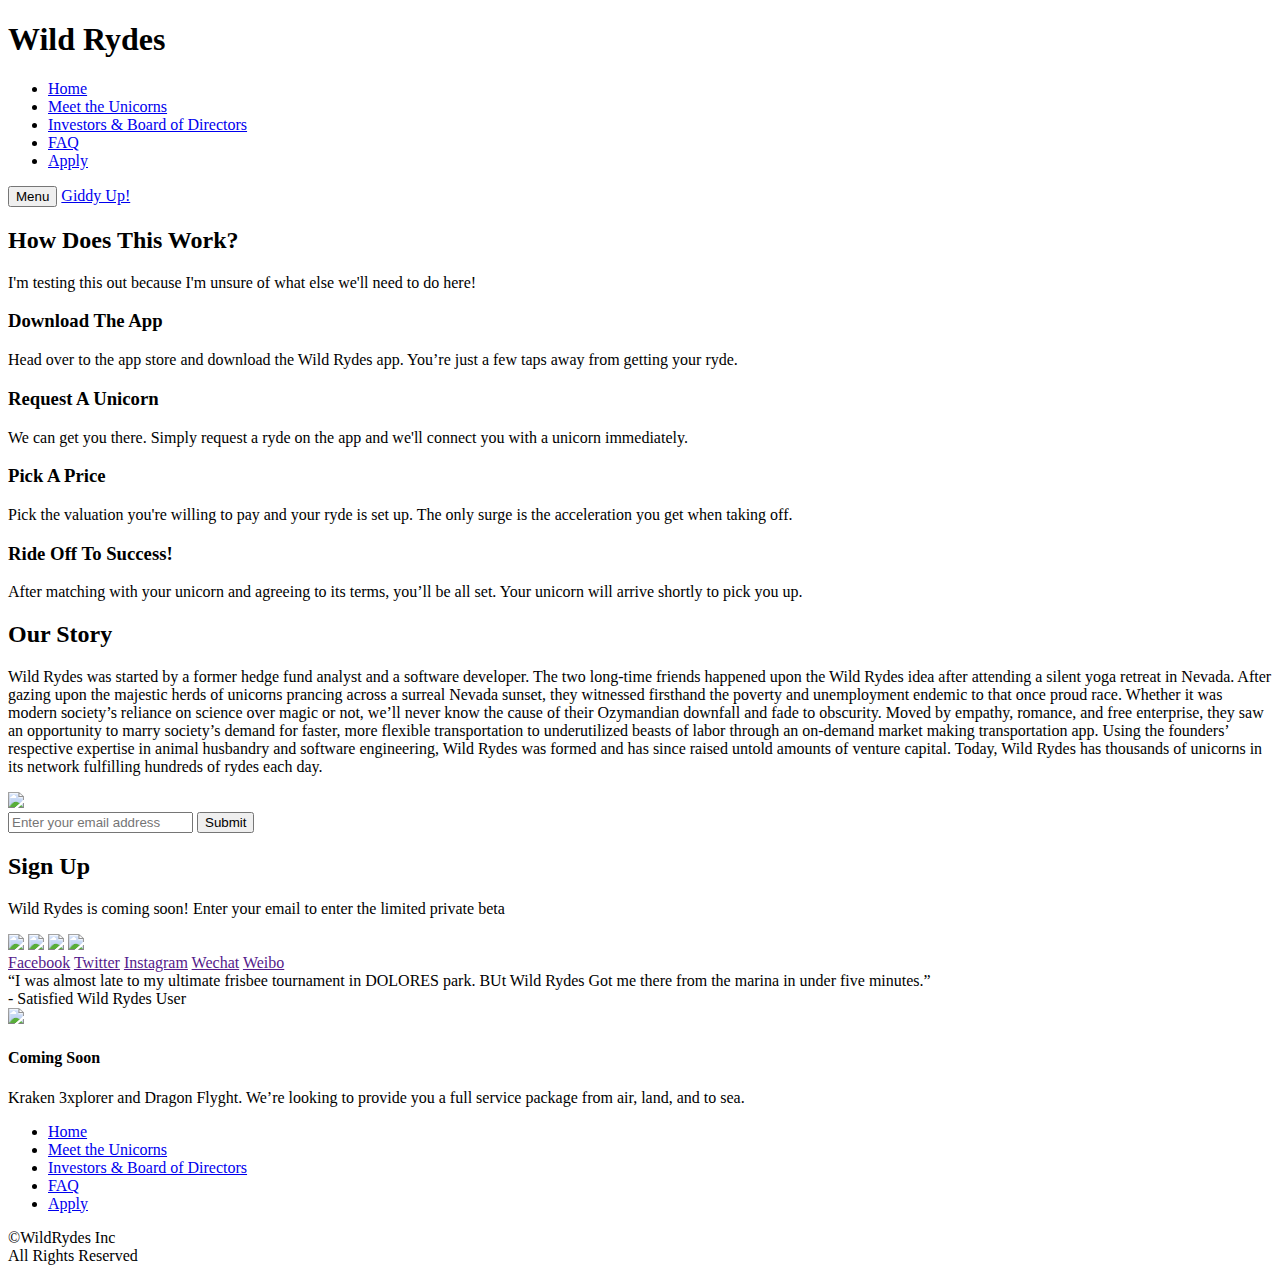
==== index.html @ a3f0e8c2 "Update index.html" ====
<!doctype html>
<html class="no-js" lang="">
<head>
  <meta charset="utf-8">
  <meta name="description" content="">
  <meta name="viewport" content="width=device-width, initial-scale=1">
  <title>Wild Rydes</title>

  <link rel="stylesheet" href="css/font.css">
  <link rel="stylesheet" href="css/main.css">

  <script src="js/vendor/modernizr.js"></script>
</head>
<body class="page-home">

  <header class="site-header">
    <h1 class="title">Wild Rydes</h1>
    <nav class="site-nav">
      <ul>
        <li><a href="index.html">Home</a></li>
        <li><a href="unicorns.html">Meet the Unicorns</a></li>
        <li><a href="investors.html">Investors &amp; Board of Directors</a></li>
        <li><a href="faq.html">FAQ</a></li>
        <li><a href="apply.html">Apply</a></li>
      </ul>
    </nav>
    <button type="button" class="btn-menu"><span>Menu</span></button>
    <a class="home-button" href="/register.html">Giddy Up!</a>
  </header>

  <section class="home-about">
    <div class="row column large-9 xlarge-6 xxlarge-4">
      <h2 class="section-title">How Does This Work?</h2>
      <p class="content">
I'm testing this out because I'm unsure of what else we'll need to do here!     </p>
    </div>

    <div class="row medium-up-2 large-up-4">
      <div class="column">
        <div class="home-about-block">
          <h3 class="title icon-download">Download The App</h3>
          <p class="content">Head over to the app store and download the Wild Rydes app. You’re just a few taps away from getting your ryde.</p>
        </div>
      </div>

      <div class="column">
        <div class="home-about-block">
          <h3 class="title icon-unicorn">Request A Unicorn</h3>
          <p class="content">We can get you there. Simply request a ryde on the app and we'll connect you with a unicorn immediately.</p>
        </div>
      </div>

      <div class="column">
        <div class="home-about-block">
          <h3 class="title icon-price">Pick A Price</h3>
          <p class="content">Pick the valuation you're willing to pay and your ryde is set up. The only surge is the acceleration you get when taking off.</p>
        </div>
      </div>

      <div class="column">
        <div class="home-about-block">
          <h3 class="title icon-success">Ride Off To Success!</h3>
          <p class="content">After matching with your unicorn and agreeing to its terms, you’ll be all set. Your unicorn will arrive shortly to pick you up.</p>
        </div>
      </div>
    </div>
  </section>

  <section class="home-story">
    <div class="row column large-9 xlarge-6 xxlarge-4">
      <h2 class="section-title">Our Story</h2>
      <p class="content">
        Wild Rydes was started by a former hedge fund analyst and a software developer. The two long-time friends happened upon the Wild Rydes idea after attending a silent yoga retreat in Nevada. After gazing upon the majestic herds of unicorns prancing across a surreal Nevada sunset, they witnessed firsthand the poverty and unemployment endemic to that once proud race. Whether it was modern society’s reliance on science over magic or not, we’ll never know the cause of their Ozymandian downfall and fade to obscurity. Moved by empathy, romance, and free enterprise, they saw an opportunity to marry society’s demand for faster, more flexible transportation to underutilized beasts of labor through an on-demand market making transportation app. Using the founders’ respective expertise in animal husbandry and software engineering, Wild Rydes was formed and has since raised untold amounts of venture capital. Today, Wild Rydes has thousands of unicorns in its network fulfilling hundreds of rydes each day.
      </p>
    </div>
  </section>

  <section class="home-sign-up">
    <div class="row column">
      <img class="icon-w" src="images/wr-home-W.png">

      <form onsubmit="javascript:void(0);">
        <input type="email" placeholder="Enter your email address">
        <button type="button">Submit</button>
      </form>

      <h2 class="section-title">Sign Up</h2>

      <p class="content">Wild Rydes is coming soon! Enter your email to enter the limited private beta</p>

      <div class="apps">
        <a class="app-icon" href=""><img src="images/wr-home-apple.png"></a>
        <a class="app-icon" href=""><img src="images/wr-home-google.png"></a>
        <a class="app-icon" href=""><img src="images/wr-home-blackberry.png"></a>
        <a class="app-icon" href=""><img src="images/wr-home-Xiaomi.png"></a>
      </div>

      <div class="social">
        <a class="icon-fb" href="">Facebook</a>
        <a class="icon-tw" href="">Twitter</a>
        <a class="icon-ig" href="">Instagram</a>
        <a class="icon-wc" href="">Wechat</a>
        <a class="icon-wb" href="">Weibo</a>
      </div>
    </div>
  </section>

  <section class="home-quote">
    <div class="row column medium-8 xxlarge-6">
      <div class="quote-wrap">
        <div class="quote">
          “I was almost late to my ultimate frisbee tournament in DOLORES park. BUt Wild Rydes Got me there from the marina in under five minutes.”
        </div>
        <div class="quoter">- Satisfied Wild Rydes User</div>
      </div>
    </div>
  </section>

  <section class="kraken-callout">
    <div class="row">
      <div class="columns medium-6 xxlarge-4 xxlarge-offset-2">
        <img src="images/wr-home-kraken.png">
      </div>

      <div class="columns medium-6 xlarge-5 xxlarge-4">
        <h4 class="title">Coming Soon</h4>
        <p class="content">
          Kraken 3xplorer and Dragon Flyght. We’re looking to provide you a full service package from air, land, and to sea.
        </p>
      </div>
    </div>
  </section>

  <footer class="site-footer">
    <div class="row column">
      <nav class="footer-nav">
        <ul>
          <li><a href="index.html">Home</a></li>
          <li><a href="unicorns.html">Meet the Unicorns</a></li>
          <li><a href="investors.html">Investors & Board of Directors</a></li>
          <li><a href="faq.html">FAQ</a></li>
          <li><a href="apply.html">Apply</a></li>
        </ul>
      </nav>
    </div>

    <div class="row column">
      <div class="footer-legal">
        &copy;WildRydes Inc<br>
        All Rights Reserved
      </div>
    </div>
  </footer>

  <script src="js/vendor.js"></script>

  <script src="js/main.js"></script>
</body>
</html>
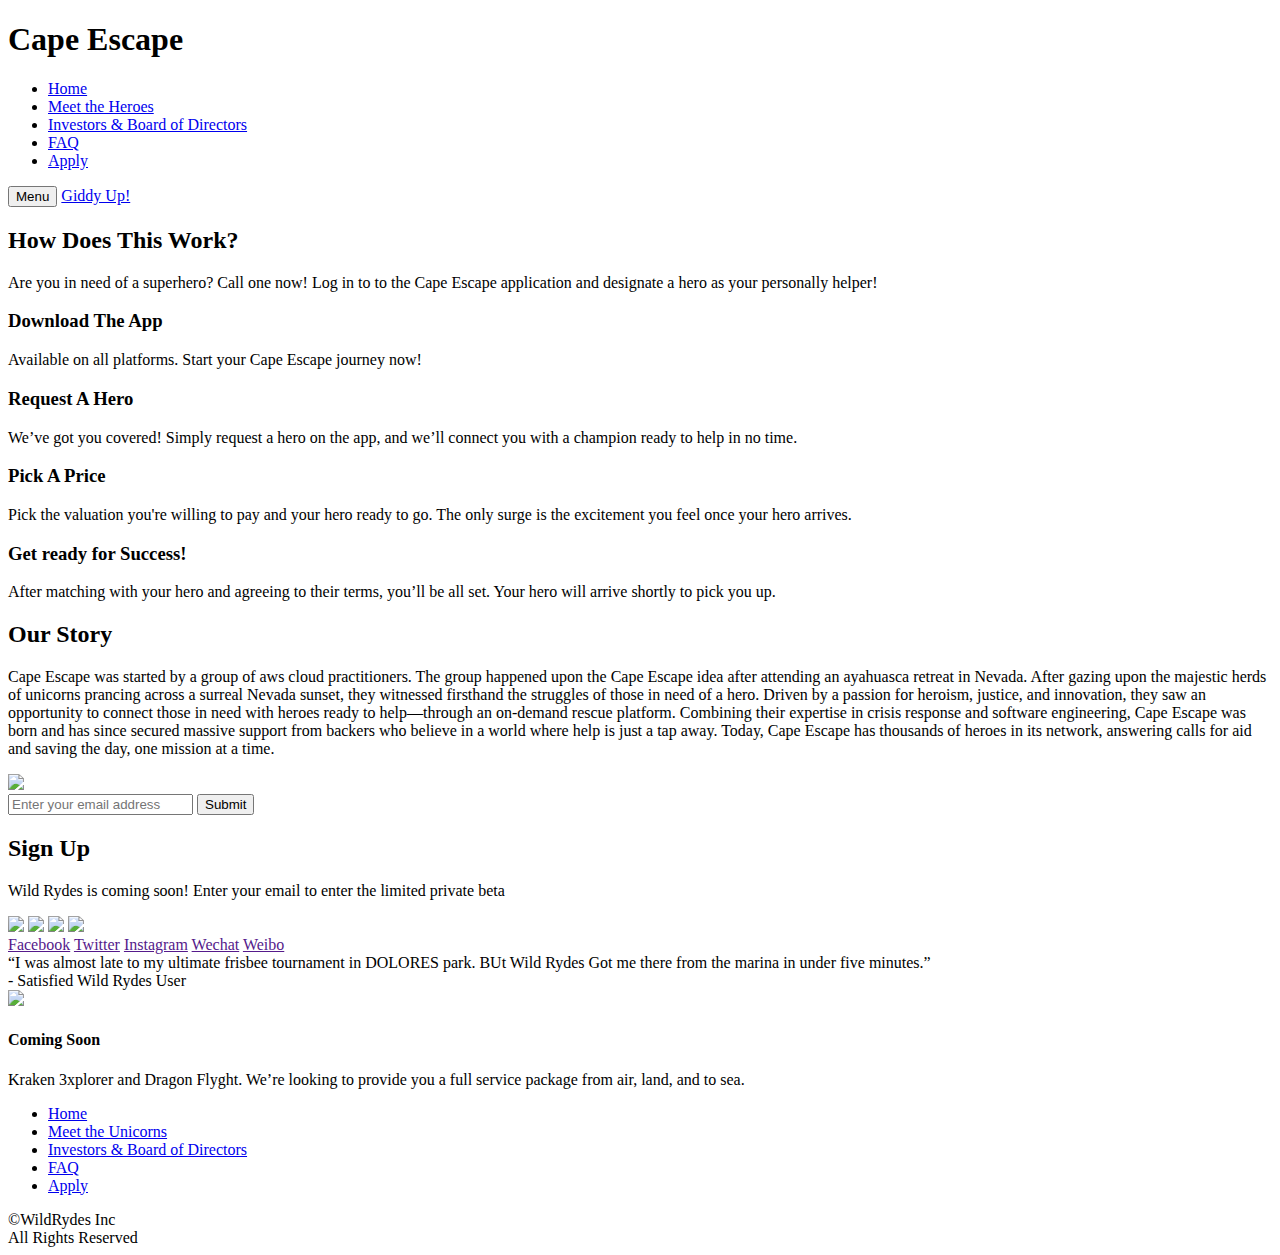
==== commit 59298d6c: "Merge pull request #1 from JavonteRobins/patch-2" ====
--- a/index.html
+++ b/index.html
@@ -4,7 +4,7 @@
   <meta charset="utf-8">
   <meta name="description" content="">
   <meta name="viewport" content="width=device-width, initial-scale=1">
-  <title>Wild Rydes</title>
+  <title>Cape Escape</title>
 
   <link rel="stylesheet" href="css/font.css">
   <link rel="stylesheet" href="css/main.css">
@@ -14,11 +14,11 @@
 <body class="page-home">
 
   <header class="site-header">
-    <h1 class="title">Wild Rydes</h1>
+    <h1 class="title">Cape Escape</h1>
     <nav class="site-nav">
       <ul>
         <li><a href="index.html">Home</a></li>
-        <li><a href="unicorns.html">Meet the Unicorns</a></li>
+        <li><a href="unicorns.html">Meet the Heroes</a></li>
         <li><a href="investors.html">Investors &amp; Board of Directors</a></li>
         <li><a href="faq.html">FAQ</a></li>
         <li><a href="apply.html">Apply</a></li>
@@ -32,35 +32,35 @@
     <div class="row column large-9 xlarge-6 xxlarge-4">
       <h2 class="section-title">How Does This Work?</h2>
       <p class="content">
-I'm testing this out because I'm unsure of what else we'll need to do here!     </p>
+Are you in need of a superhero? Call one now! Log in to to the Cape Escape application and designate a hero as your personally helper!     </p>
     </div>
 
     <div class="row medium-up-2 large-up-4">
       <div class="column">
         <div class="home-about-block">
           <h3 class="title icon-download">Download The App</h3>
-          <p class="content">Head over to the app store and download the Wild Rydes app. You’re just a few taps away from getting your ryde.</p>
+          <p class="content">Available on all platforms. Start your Cape Escape journey now!</p>
         </div>
       </div>
 
       <div class="column">
         <div class="home-about-block">
-          <h3 class="title icon-unicorn">Request A Unicorn</h3>
-          <p class="content">We can get you there. Simply request a ryde on the app and we'll connect you with a unicorn immediately.</p>
+          <h3 class="title icon-unicorn">Request A Hero</h3>
+          <p class="content">We’ve got you covered! Simply request a hero on the app, and we’ll connect you with a champion ready to help in no time.</p>
         </div>
       </div>
 
       <div class="column">
         <div class="home-about-block">
           <h3 class="title icon-price">Pick A Price</h3>
-          <p class="content">Pick the valuation you're willing to pay and your ryde is set up. The only surge is the acceleration you get when taking off.</p>
+          <p class="content">Pick the valuation you're willing to pay and your hero ready to go. The only surge is the excitement you feel once your hero arrives.</p>
         </div>
       </div>
 
       <div class="column">
         <div class="home-about-block">
-          <h3 class="title icon-success">Ride Off To Success!</h3>
-          <p class="content">After matching with your unicorn and agreeing to its terms, you’ll be all set. Your unicorn will arrive shortly to pick you up.</p>
+          <h3 class="title icon-success">Get ready for Success!</h3>
+          <p class="content">After matching with your hero and agreeing to their terms, you’ll be all set. Your hero will arrive shortly to pick you up.</p>
         </div>
       </div>
     </div>
@@ -70,8 +70,7 @@
     <div class="row column large-9 xlarge-6 xxlarge-4">
       <h2 class="section-title">Our Story</h2>
       <p class="content">
-        Wild Rydes was started by a former hedge fund analyst and a software developer. The two long-time friends happened upon the Wild Rydes idea after attending a silent yoga retreat in Nevada. After gazing upon the majestic herds of unicorns prancing across a surreal Nevada sunset, they witnessed firsthand the poverty and unemployment endemic to that once proud race. Whether it was modern society’s reliance on science over magic or not, we’ll never know the cause of their Ozymandian downfall and fade to obscurity. Moved by empathy, romance, and free enterprise, they saw an opportunity to marry society’s demand for faster, more flexible transportation to underutilized beasts of labor through an on-demand market making transportation app. Using the founders’ respective expertise in animal husbandry and software engineering, Wild Rydes was formed and has since raised untold amounts of venture capital. Today, Wild Rydes has thousands of unicorns in its network fulfilling hundreds of rydes each day.
-      </p>
+        Cape Escape was started by a group of aws cloud practitioners. The group happened upon the Cape Escape idea after attending an ayahuasca retreat in Nevada. After gazing upon the majestic herds of unicorns prancing across a surreal Nevada sunset, they witnessed firsthand the struggles of those in need of a hero. Driven by a passion for heroism, justice, and innovation, they saw an opportunity to connect those in need with heroes ready to help—through an on-demand rescue platform. Combining their expertise in crisis response and software engineering, Cape Escape was born and has since secured massive support from backers who believe in a world where help is just a tap away. Today, Cape Escape has thousands of heroes in its network, answering calls for aid and saving the day, one mission at a time.
     </div>
   </section>
 
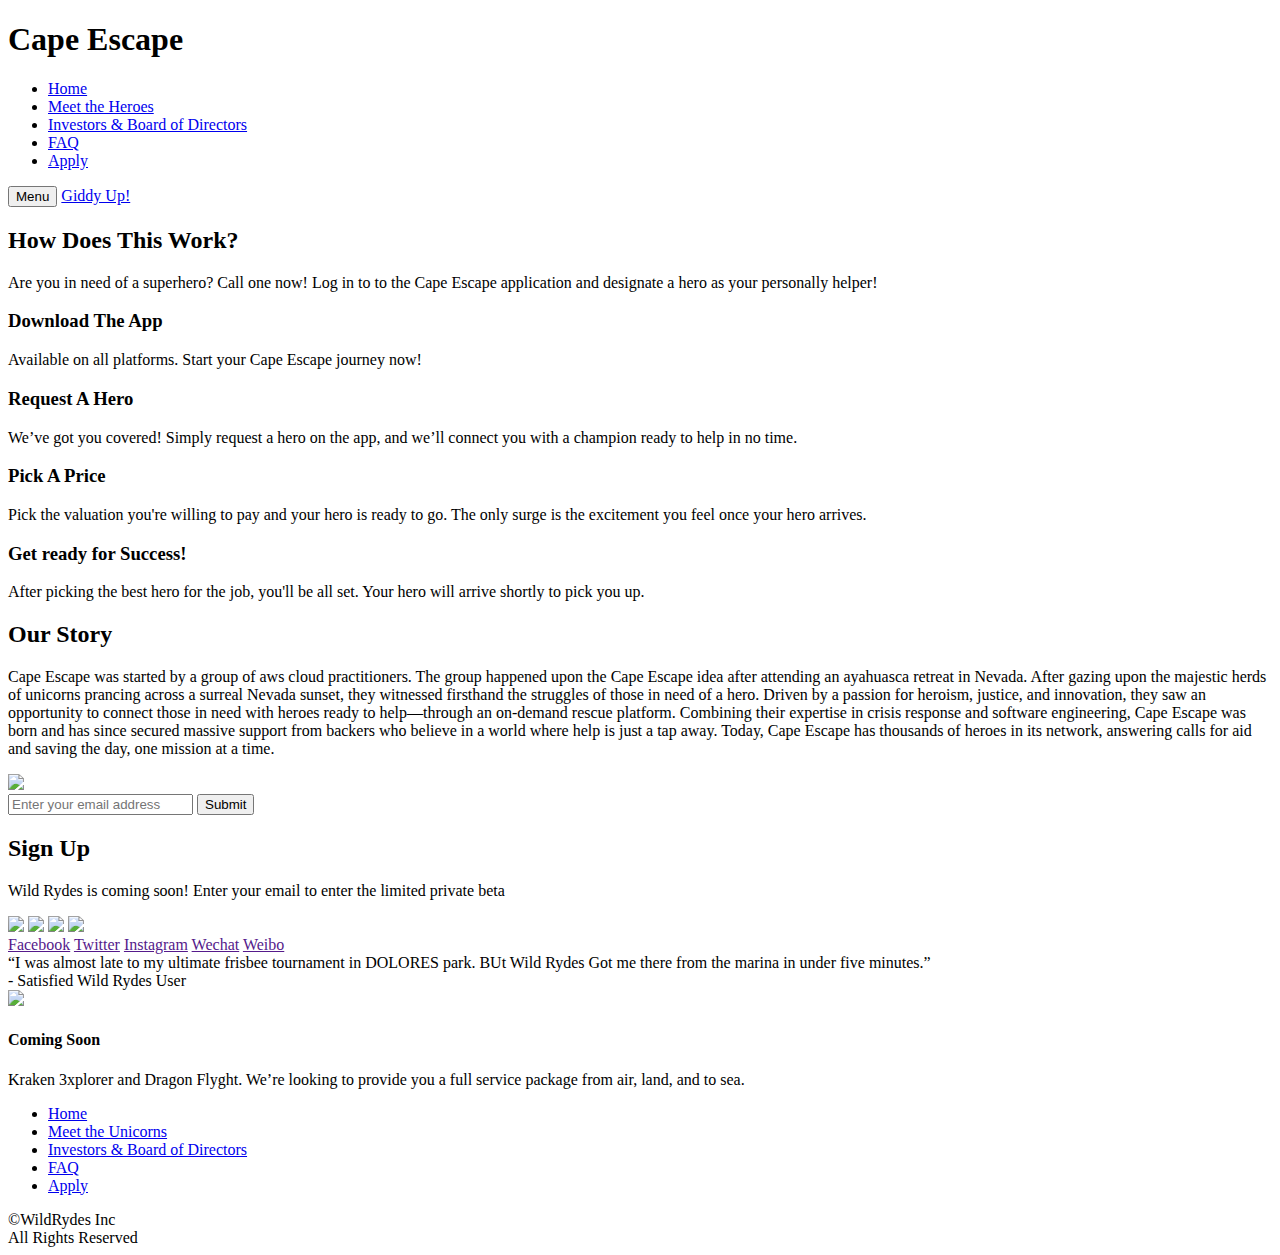
==== commit 3a7f4719: "Update index.html" ====
--- a/index.html
+++ b/index.html
@@ -53,14 +53,14 @@
       <div class="column">
         <div class="home-about-block">
           <h3 class="title icon-price">Pick A Price</h3>
-          <p class="content">Pick the valuation you're willing to pay and your hero ready to go. The only surge is the excitement you feel once your hero arrives.</p>
+          <p class="content">Pick the valuation you're willing to pay and your hero is ready to go. The only surge is the excitement you feel once your hero arrives.</p>
         </div>
       </div>
 
       <div class="column">
         <div class="home-about-block">
           <h3 class="title icon-success">Get ready for Success!</h3>
-          <p class="content">After matching with your hero and agreeing to their terms, you’ll be all set. Your hero will arrive shortly to pick you up.</p>
+          <p class="content">After picking the best hero for the job, you'll be all set. Your hero will arrive shortly to pick you up.</p>
         </div>
       </div>
     </div>
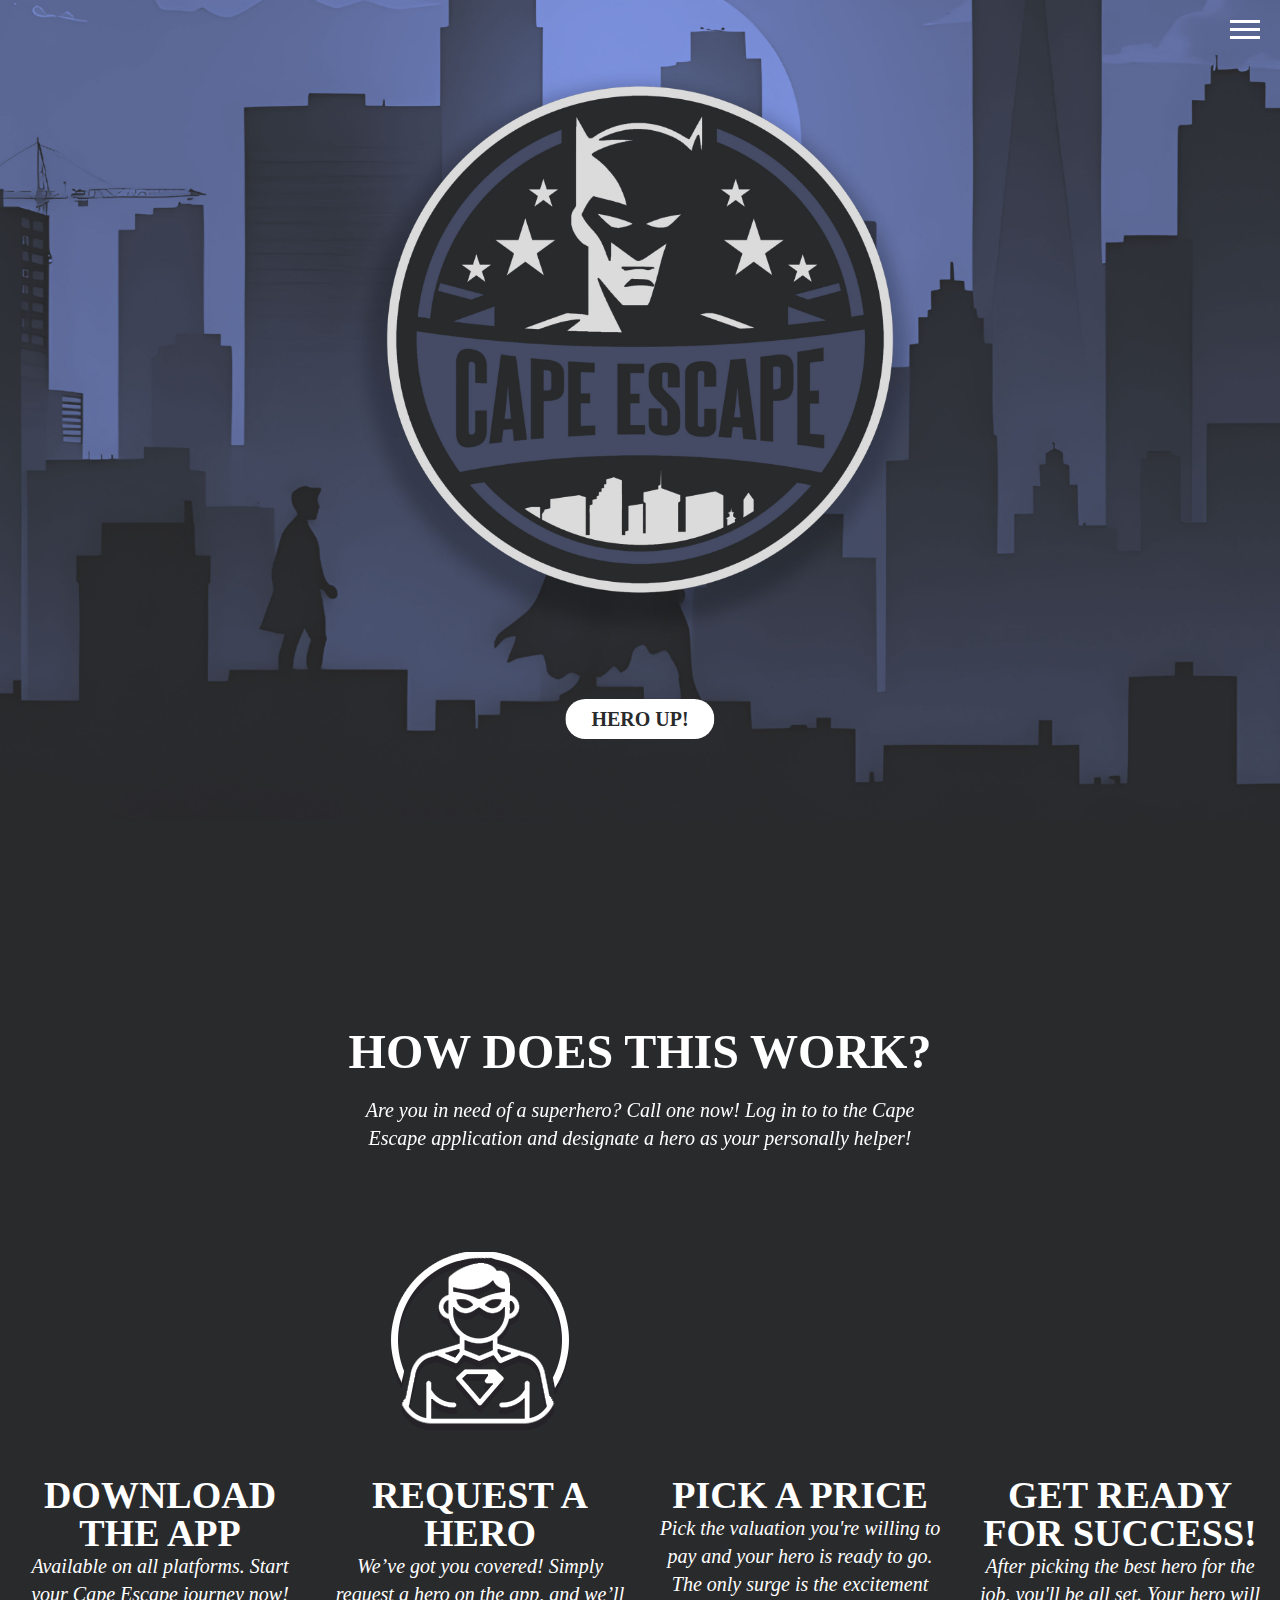
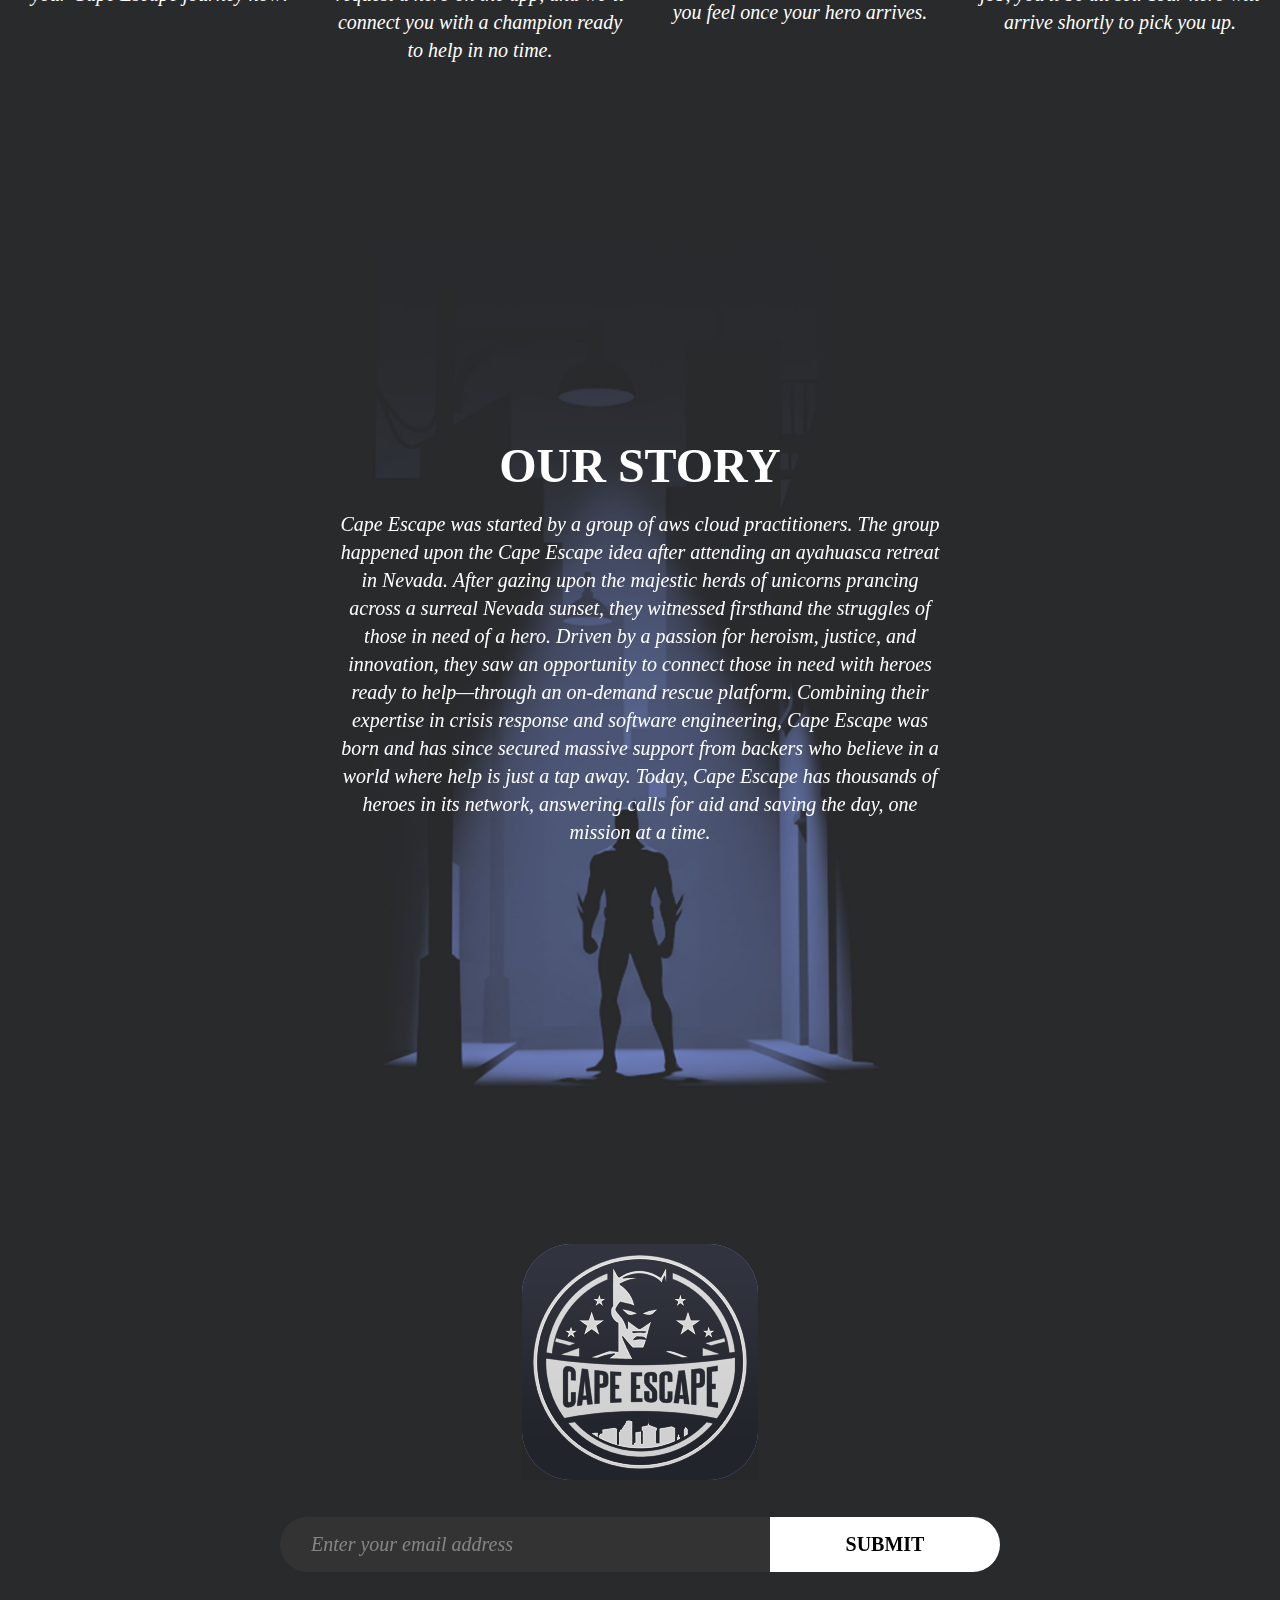
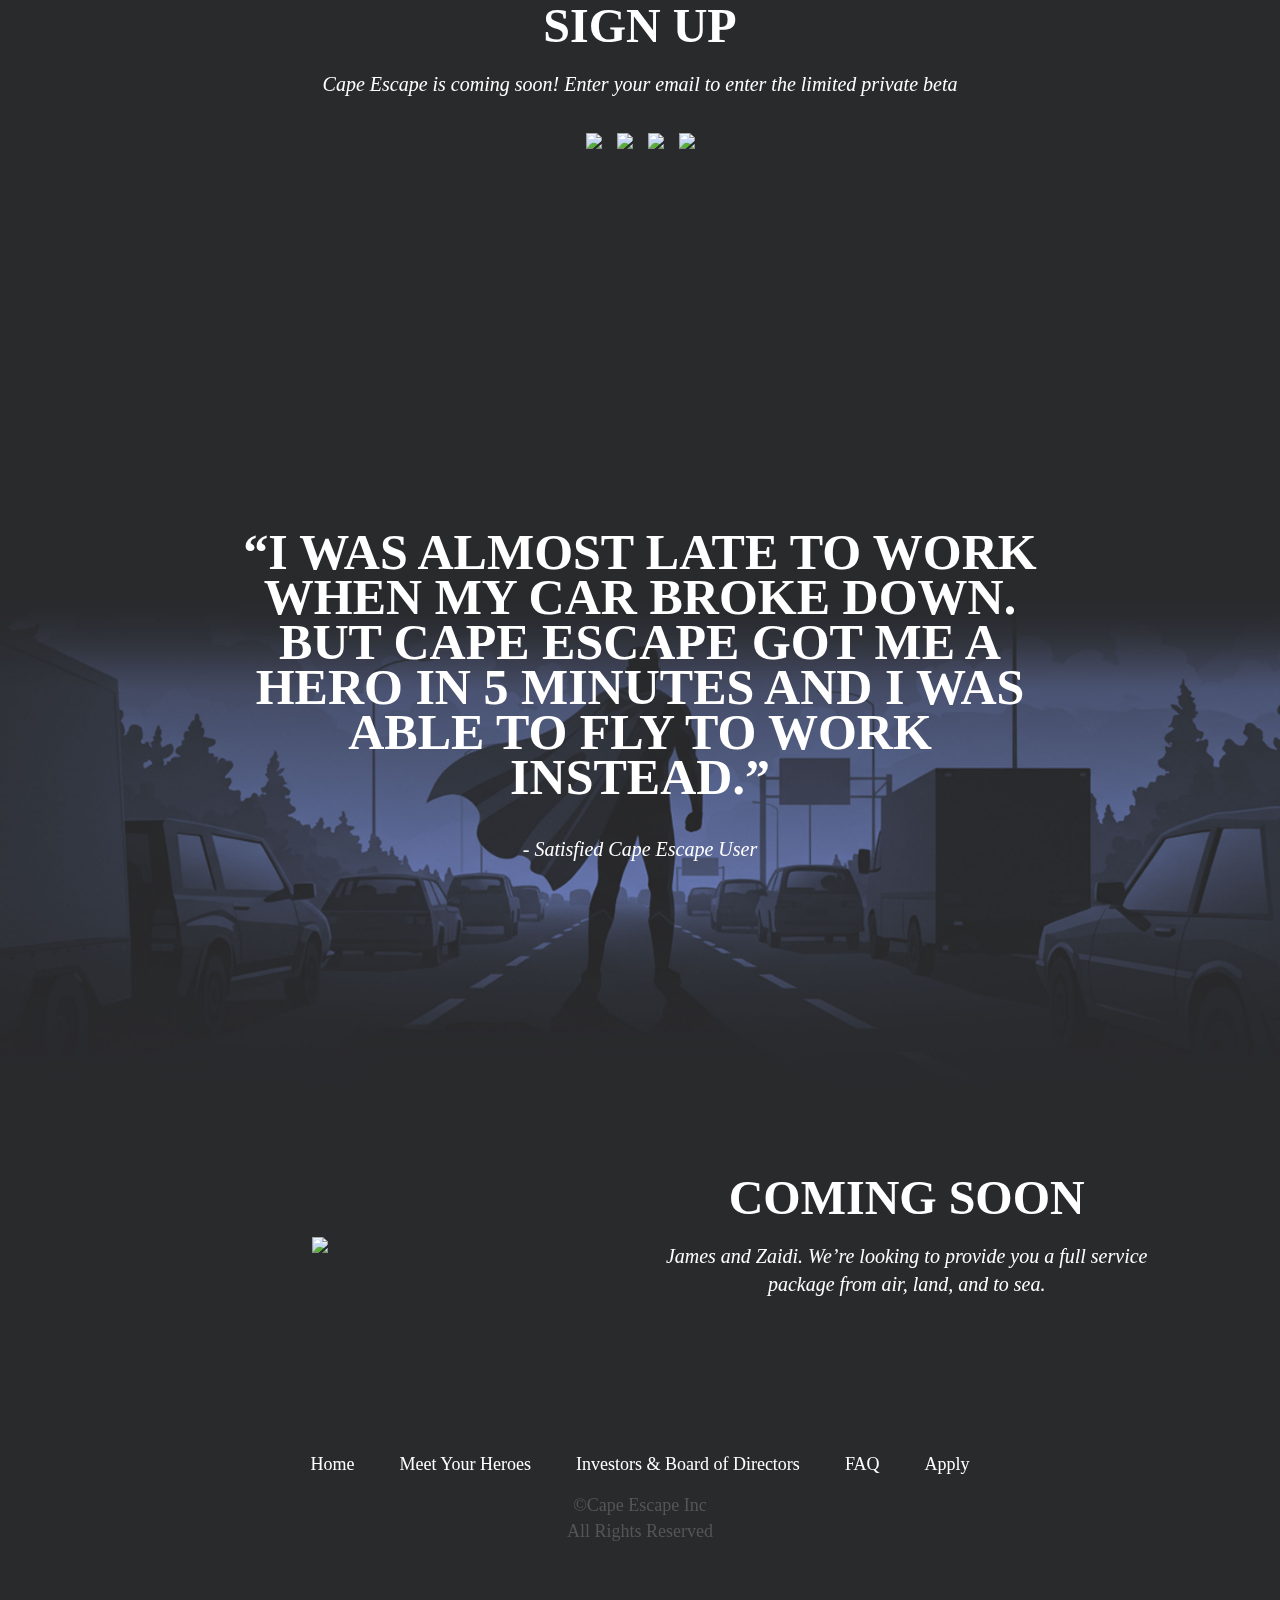
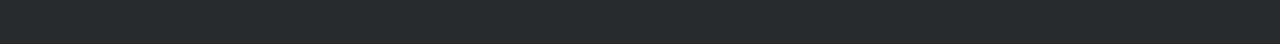
==== commit 1a7626a6: "Update index.html" ====
--- a/index.html
+++ b/index.html
@@ -18,14 +18,14 @@
     <nav class="site-nav">
       <ul>
         <li><a href="index.html">Home</a></li>
-        <li><a href="unicorns.html">Meet the Heroes</a></li>
+        <li><a href="unicorns.html">Meet Your Heroes</a></li>
         <li><a href="investors.html">Investors &amp; Board of Directors</a></li>
         <li><a href="faq.html">FAQ</a></li>
         <li><a href="apply.html">Apply</a></li>
       </ul>
     </nav>
     <button type="button" class="btn-menu"><span>Menu</span></button>
-    <a class="home-button" href="/register.html">Giddy Up!</a>
+    <a class="home-button" href="/register.html">Hero Up!</a>
   </header>
 
   <section class="home-about">
@@ -85,7 +85,7 @@
 
       <h2 class="section-title">Sign Up</h2>
 
-      <p class="content">Wild Rydes is coming soon! Enter your email to enter the limited private beta</p>
+      <p class="content">Cape Escape is coming soon! Enter your email to enter the limited private beta</p>
 
       <div class="apps">
         <a class="app-icon" href=""><img src="images/wr-home-apple.png"></a>
@@ -108,9 +108,9 @@
     <div class="row column medium-8 xxlarge-6">
       <div class="quote-wrap">
         <div class="quote">
-          “I was almost late to my ultimate frisbee tournament in DOLORES park. BUt Wild Rydes Got me there from the marina in under five minutes.”
+          “I was almost late to work when my car broke down. But Cape Escape got me a hero in 5 minutes and I was able to fly to work instead.”
         </div>
-        <div class="quoter">- Satisfied Wild Rydes User</div>
+        <div class="quoter">- Satisfied Cape Escape User</div>
       </div>
     </div>
   </section>
@@ -124,7 +124,7 @@
       <div class="columns medium-6 xlarge-5 xxlarge-4">
         <h4 class="title">Coming Soon</h4>
         <p class="content">
-          Kraken 3xplorer and Dragon Flyght. We’re looking to provide you a full service package from air, land, and to sea.
+          James and Zaidi. We’re looking to provide you a full service package from air, land, and to sea.
         </p>
       </div>
     </div>
@@ -135,7 +135,7 @@
       <nav class="footer-nav">
         <ul>
           <li><a href="index.html">Home</a></li>
-          <li><a href="unicorns.html">Meet the Unicorns</a></li>
+          <li><a href="unicorns.html">Meet Your Heroes</a></li>
           <li><a href="investors.html">Investors & Board of Directors</a></li>
           <li><a href="faq.html">FAQ</a></li>
           <li><a href="apply.html">Apply</a></li>
@@ -145,7 +145,7 @@
 
     <div class="row column">
       <div class="footer-legal">
-        &copy;WildRydes Inc<br>
+        &copy;Cape Escape Inc<br>
         All Rights Reserved
       </div>
     </div>
--- a/css/main.css
+++ b/css/main.css
@@ -0,0 +1 @@
+/*! normalize.css v4.2.0 | MIT License | github.com/necolas/normalize.css */html{font-family:sans-serif;line-height:1.15;-ms-text-size-adjust:100%;-webkit-text-size-adjust:100%}body{margin:0}article,aside,footer,header,nav,section{display:block}h1{font-size:2em;margin:.67em 0}figcaption,figure,main{display:block}figure{margin:1em 40px}hr{box-sizing:content-box;height:0;overflow:visible}pre{font-family:monospace,monospace;font-size:1em}a{background-color:transparent;-webkit-text-decoration-skip:objects}a:active,a:hover{outline-width:0}abbr[title]{border-bottom:none;text-decoration:underline;text-decoration:underline dotted}b,strong{font-weight:inherit;font-weight:bolder}code,kbd,samp{font-family:monospace,monospace;font-size:1em}dfn{font-style:italic}mark{background-color:#ff0;color:#000}small{font-size:80%}sub,sup{font-size:75%;line-height:0;position:relative;vertical-align:baseline}sub{bottom:-.25em}sup{top:-.5em}audio,video{display:inline-block}audio:not([controls]){display:none;height:0}img{border-style:none}svg:not(:root){overflow:hidden}button,input,optgroup,select,textarea{font:inherit;margin:0}optgroup{font-weight:700}button,input{overflow:visible}button,select{text-transform:none}[type=reset],[type=submit],button,html [type=button]{-webkit-appearance:button;cursor:pointer}[type=button]::-moz-focus-inner,[type=reset]::-moz-focus-inner,[type=submit]::-moz-focus-inner,button::-moz-focus-inner{border-style:none;padding:0}[type=button]:-moz-focusring,[type=reset]:-moz-focusring,[type=submit]:-moz-focusring,button:-moz-focusring{outline:1px dotted ButtonText}fieldset{border:1px solid silver;margin:0 2px;padding:.35em .625em .75em}legend{box-sizing:border-box;color:inherit;display:table;max-width:100%;padding:0;white-space:normal}progress{display:inline-block;vertical-align:baseline}textarea{overflow:auto}[type=checkbox],[type=radio]{box-sizing:border-box;padding:0}[type=number]::-webkit-inner-spin-button,[type=number]::-webkit-outer-spin-button{height:auto}[type=search]{-webkit-appearance:textfield;outline-offset:-2px}[type=search]::-webkit-search-cancel-button,[type=search]::-webkit-search-decoration{-webkit-appearance:none}::-webkit-file-upload-button{-webkit-appearance:button;font:inherit}details,menu{display:block}summary{display:list-item}canvas{display:inline-block}[hidden],template{display:none}.row{max-width:96.875rem;margin-left:auto;margin-right:auto}.row:after,.row:before{content:' ';display:table}.row:after{clear:both}.row.collapse>.column,.row.collapse>.columns{padding-left:0;padding-right:0}.row .row{max-width:none;margin-left:-.625rem;margin-right:-.625rem}@media screen and (min-width:40em){.row .row{margin-left:-.9375rem;margin-right:-.9375rem}}.row .row.collapse{margin-left:0;margin-right:0}.row.expanded{max-width:none}.row.expanded .row{margin-left:auto;margin-right:auto}.column,.columns{width:100%;float:left;padding-left:.625rem;padding-right:.625rem}@media screen and (min-width:40em){.column,.columns{padding-left:.9375rem;padding-right:.9375rem}}.column:last-child:not(:first-child),.columns:last-child:not(:first-child){float:right}.column.end:last-child:last-child,.end.columns:last-child:last-child{float:left}.column.row.row,.row.row.columns{float:none}.row .column.row.row,.row .row.row.columns{padding-left:0;padding-right:0;margin-left:0;margin-right:0}.small-1{width:8.3333333333%}.small-push-1{position:relative;left:8.3333333333%}.small-pull-1{position:relative;left:-8.3333333333%}.small-offset-0{margin-left:0}.small-2{width:16.6666666667%}.small-push-2{position:relative;left:16.6666666667%}.small-pull-2{position:relative;left:-16.6666666667%}.small-offset-1{margin-left:8.3333333333%}.small-3{width:25%}.small-push-3{position:relative;left:25%}.small-pull-3{position:relative;left:-25%}.small-offset-2{margin-left:16.6666666667%}.small-4{width:33.3333333333%}.small-push-4{position:relative;left:33.3333333333%}.small-pull-4{position:relative;left:-33.3333333333%}.small-offset-3{margin-left:25%}.small-5{width:41.6666666667%}.small-push-5{position:relative;left:41.6666666667%}.small-pull-5{position:relative;left:-41.6666666667%}.small-offset-4{margin-left:33.3333333333%}.small-6{width:50%}.small-push-6{position:relative;left:50%}.small-pull-6{position:relative;left:-50%}.small-offset-5{margin-left:41.6666666667%}.small-7{width:58.3333333333%}.small-push-7{position:relative;left:58.3333333333%}.small-pull-7{position:relative;left:-58.3333333333%}.small-offset-6{margin-left:50%}.small-8{width:66.6666666667%}.small-push-8{position:relative;left:66.6666666667%}.small-pull-8{position:relative;left:-66.6666666667%}.small-offset-7{margin-left:58.3333333333%}.small-9{width:75%}.small-push-9{position:relative;left:75%}.small-pull-9{position:relative;left:-75%}.small-offset-8{margin-left:66.6666666667%}.small-10{width:83.3333333333%}.small-push-10{position:relative;left:83.3333333333%}.small-pull-10{position:relative;left:-83.3333333333%}.small-offset-9{margin-left:75%}.small-11{width:91.6666666667%}.small-push-11{position:relative;left:91.6666666667%}.small-pull-11{position:relative;left:-91.6666666667%}.small-offset-10{margin-left:83.3333333333%}.small-12{width:100%}.small-offset-11{margin-left:91.6666666667%}.small-up-1>.column,.small-up-1>.columns{width:100%;float:left}.small-up-1>.column:nth-of-type(1n),.small-up-1>.columns:nth-of-type(1n){clear:none}.small-up-1>.column:nth-of-type(1n+1),.small-up-1>.columns:nth-of-type(1n+1){clear:both}.small-up-1>.column:last-child,.small-up-1>.columns:last-child{float:left}.small-up-2>.column,.small-up-2>.columns{width:50%;float:left}.small-up-2>.column:nth-of-type(1n),.small-up-2>.columns:nth-of-type(1n){clear:none}.small-up-2>.column:nth-of-type(2n+1),.small-up-2>.columns:nth-of-type(2n+1){clear:both}.small-up-2>.column:last-child,.small-up-2>.columns:last-child{float:left}.small-up-3>.column,.small-up-3>.columns{width:33.3333333333%;float:left}.small-up-3>.column:nth-of-type(1n),.small-up-3>.columns:nth-of-type(1n){clear:none}.small-up-3>.column:nth-of-type(3n+1),.small-up-3>.columns:nth-of-type(3n+1){clear:both}.small-up-3>.column:last-child,.small-up-3>.columns:last-child{float:left}.small-up-4>.column,.small-up-4>.columns{width:25%;float:left}.small-up-4>.column:nth-of-type(1n),.small-up-4>.columns:nth-of-type(1n){clear:none}.small-up-4>.column:nth-of-type(4n+1),.small-up-4>.columns:nth-of-type(4n+1){clear:both}.small-up-4>.column:last-child,.small-up-4>.columns:last-child{float:left}.small-up-5>.column,.small-up-5>.columns{width:20%;float:left}.small-up-5>.column:nth-of-type(1n),.small-up-5>.columns:nth-of-type(1n){clear:none}.small-up-5>.column:nth-of-type(5n+1),.small-up-5>.columns:nth-of-type(5n+1){clear:both}.small-up-5>.column:last-child,.small-up-5>.columns:last-child{float:left}.small-up-6>.column,.small-up-6>.columns{width:16.6666666667%;float:left}.small-up-6>.column:nth-of-type(1n),.small-up-6>.columns:nth-of-type(1n){clear:none}.small-up-6>.column:nth-of-type(6n+1),.small-up-6>.columns:nth-of-type(6n+1){clear:both}.small-up-6>.column:last-child,.small-up-6>.columns:last-child{float:left}.small-up-7>.column,.small-up-7>.columns{width:14.2857142857%;float:left}.small-up-7>.column:nth-of-type(1n),.small-up-7>.columns:nth-of-type(1n){clear:none}.small-up-7>.column:nth-of-type(7n+1),.small-up-7>.columns:nth-of-type(7n+1){clear:both}.small-up-7>.column:last-child,.small-up-7>.columns:last-child{float:left}.small-up-8>.column,.small-up-8>.columns{width:12.5%;float:left}.small-up-8>.column:nth-of-type(1n),.small-up-8>.columns:nth-of-type(1n){clear:none}.small-up-8>.column:nth-of-type(8n+1),.small-up-8>.columns:nth-of-type(8n+1){clear:both}.small-up-8>.column:last-child,.small-up-8>.columns:last-child{float:left}.small-collapse>.column,.small-collapse>.columns{padding-left:0;padding-right:0}.expanded.row .small-collapse.row,.small-collapse .row{margin-left:0;margin-right:0}.small-uncollapse>.column,.small-uncollapse>.columns{padding-left:.625rem;padding-right:.625rem}.small-centered{float:none;margin-left:auto;margin-right:auto}.small-pull-0,.small-push-0,.small-uncentered{position:static;margin-left:0;margin-right:0;float:left}@media screen and (min-width:40em){.medium-1{width:8.3333333333%}.medium-push-1{position:relative;left:8.3333333333%}.medium-pull-1{position:relative;left:-8.3333333333%}.medium-offset-0{margin-left:0}.medium-2{width:16.6666666667%}.medium-push-2{position:relative;left:16.6666666667%}.medium-pull-2{position:relative;left:-16.6666666667%}.medium-offset-1{margin-left:8.3333333333%}.medium-3{width:25%}.medium-push-3{position:relative;left:25%}.medium-pull-3{position:relative;left:-25%}.medium-offset-2{margin-left:16.6666666667%}.medium-4{width:33.3333333333%}.medium-push-4{position:relative;left:33.3333333333%}.medium-pull-4{position:relative;left:-33.3333333333%}.medium-offset-3{margin-left:25%}.medium-5{width:41.6666666667%}.medium-push-5{position:relative;left:41.6666666667%}.medium-pull-5{position:relative;left:-41.6666666667%}.medium-offset-4{margin-left:33.3333333333%}.medium-6{width:50%}.medium-push-6{position:relative;left:50%}.medium-pull-6{position:relative;left:-50%}.medium-offset-5{margin-left:41.6666666667%}.medium-7{width:58.3333333333%}.medium-push-7{position:relative;left:58.3333333333%}.medium-pull-7{position:relative;left:-58.3333333333%}.medium-offset-6{margin-left:50%}.medium-8{width:66.6666666667%}.medium-push-8{position:relative;left:66.6666666667%}.medium-pull-8{position:relative;left:-66.6666666667%}.medium-offset-7{margin-left:58.3333333333%}.medium-9{width:75%}.medium-push-9{position:relative;left:75%}.medium-pull-9{position:relative;left:-75%}.medium-offset-8{margin-left:66.6666666667%}.medium-10{width:83.3333333333%}.medium-push-10{position:relative;left:83.3333333333%}.medium-pull-10{position:relative;left:-83.3333333333%}.medium-offset-9{margin-left:75%}.medium-11{width:91.6666666667%}.medium-push-11{position:relative;left:91.6666666667%}.medium-pull-11{position:relative;left:-91.6666666667%}.medium-offset-10{margin-left:83.3333333333%}.medium-12{width:100%}.medium-offset-11{margin-left:91.6666666667%}.medium-up-1>.column,.medium-up-1>.columns{width:100%;float:left}.medium-up-1>.column:nth-of-type(1n),.medium-up-1>.columns:nth-of-type(1n){clear:none}.medium-up-1>.column:nth-of-type(1n+1),.medium-up-1>.columns:nth-of-type(1n+1){clear:both}.medium-up-1>.column:last-child,.medium-up-1>.columns:last-child{float:left}.medium-up-2>.column,.medium-up-2>.columns{width:50%;float:left}.medium-up-2>.column:nth-of-type(1n),.medium-up-2>.columns:nth-of-type(1n){clear:none}.medium-up-2>.column:nth-of-type(2n+1),.medium-up-2>.columns:nth-of-type(2n+1){clear:both}.medium-up-2>.column:last-child,.medium-up-2>.columns:last-child{float:left}.medium-up-3>.column,.medium-up-3>.columns{width:33.3333333333%;float:left}.medium-up-3>.column:nth-of-type(1n),.medium-up-3>.columns:nth-of-type(1n){clear:none}.medium-up-3>.column:nth-of-type(3n+1),.medium-up-3>.columns:nth-of-type(3n+1){clear:both}.medium-up-3>.column:last-child,.medium-up-3>.columns:last-child{float:left}.medium-up-4>.column,.medium-up-4>.columns{width:25%;float:left}.medium-up-4>.column:nth-of-type(1n),.medium-up-4>.columns:nth-of-type(1n){clear:none}.medium-up-4>.column:nth-of-type(4n+1),.medium-up-4>.columns:nth-of-type(4n+1){clear:both}.medium-up-4>.column:last-child,.medium-up-4>.columns:last-child{float:left}.medium-up-5>.column,.medium-up-5>.columns{width:20%;float:left}.medium-up-5>.column:nth-of-type(1n),.medium-up-5>.columns:nth-of-type(1n){clear:none}.medium-up-5>.column:nth-of-type(5n+1),.medium-up-5>.columns:nth-of-type(5n+1){clear:both}.medium-up-5>.column:last-child,.medium-up-5>.columns:last-child{float:left}.medium-up-6>.column,.medium-up-6>.columns{width:16.6666666667%;float:left}.medium-up-6>.column:nth-of-type(1n),.medium-up-6>.columns:nth-of-type(1n){clear:none}.medium-up-6>.column:nth-of-type(6n+1),.medium-up-6>.columns:nth-of-type(6n+1){clear:both}.medium-up-6>.column:last-child,.medium-up-6>.columns:last-child{float:left}.medium-up-7>.column,.medium-up-7>.columns{width:14.2857142857%;float:left}.medium-up-7>.column:nth-of-type(1n),.medium-up-7>.columns:nth-of-type(1n){clear:none}.medium-up-7>.column:nth-of-type(7n+1),.medium-up-7>.columns:nth-of-type(7n+1){clear:both}.medium-up-7>.column:last-child,.medium-up-7>.columns:last-child{float:left}.medium-up-8>.column,.medium-up-8>.columns{width:12.5%;float:left}.medium-up-8>.column:nth-of-type(1n),.medium-up-8>.columns:nth-of-type(1n){clear:none}.medium-up-8>.column:nth-of-type(8n+1),.medium-up-8>.columns:nth-of-type(8n+1){clear:both}.medium-up-8>.column:last-child,.medium-up-8>.columns:last-child{float:left}.medium-collapse>.column,.medium-collapse>.columns{padding-left:0;padding-right:0}.expanded.row .medium-collapse.row,.medium-collapse .row{margin-left:0;margin-right:0}.medium-uncollapse>.column,.medium-uncollapse>.columns{padding-left:.9375rem;padding-right:.9375rem}.medium-centered{float:none;margin-left:auto;margin-right:auto}.medium-pull-0,.medium-push-0,.medium-uncentered{position:static;margin-left:0;margin-right:0;float:left}}@media screen and (min-width:64em){.large-1{width:8.3333333333%}.large-push-1{position:relative;left:8.3333333333%}.large-pull-1{position:relative;left:-8.3333333333%}.large-offset-0{margin-left:0}.large-2{width:16.6666666667%}.large-push-2{position:relative;left:16.6666666667%}.large-pull-2{position:relative;left:-16.6666666667%}.large-offset-1{margin-left:8.3333333333%}.large-3{width:25%}.large-push-3{position:relative;left:25%}.large-pull-3{position:relative;left:-25%}.large-offset-2{margin-left:16.6666666667%}.large-4{width:33.3333333333%}.large-push-4{position:relative;left:33.3333333333%}.large-pull-4{position:relative;left:-33.3333333333%}.large-offset-3{margin-left:25%}.large-5{width:41.6666666667%}.large-push-5{position:relative;left:41.6666666667%}.large-pull-5{position:relative;left:-41.6666666667%}.large-offset-4{margin-left:33.3333333333%}.large-6{width:50%}.large-push-6{position:relative;left:50%}.large-pull-6{position:relative;left:-50%}.large-offset-5{margin-left:41.6666666667%}.large-7{width:58.3333333333%}.large-push-7{position:relative;left:58.3333333333%}.large-pull-7{position:relative;left:-58.3333333333%}.large-offset-6{margin-left:50%}.large-8{width:66.6666666667%}.large-push-8{position:relative;left:66.6666666667%}.large-pull-8{position:relative;left:-66.6666666667%}.large-offset-7{margin-left:58.3333333333%}.large-9{width:75%}.large-push-9{position:relative;left:75%}.large-pull-9{position:relative;left:-75%}.large-offset-8{margin-left:66.6666666667%}.large-10{width:83.3333333333%}.large-push-10{position:relative;left:83.3333333333%}.large-pull-10{position:relative;left:-83.3333333333%}.large-offset-9{margin-left:75%}.large-11{width:91.6666666667%}.large-push-11{position:relative;left:91.6666666667%}.large-pull-11{position:relative;left:-91.6666666667%}.large-offset-10{margin-left:83.3333333333%}.large-12{width:100%}.large-offset-11{margin-left:91.6666666667%}.large-up-1>.column,.large-up-1>.columns{width:100%;float:left}.large-up-1>.column:nth-of-type(1n),.large-up-1>.columns:nth-of-type(1n){clear:none}.large-up-1>.column:nth-of-type(1n+1),.large-up-1>.columns:nth-of-type(1n+1){clear:both}.large-up-1>.column:last-child,.large-up-1>.columns:last-child{float:left}.large-up-2>.column,.large-up-2>.columns{width:50%;float:left}.large-up-2>.column:nth-of-type(1n),.large-up-2>.columns:nth-of-type(1n){clear:none}.large-up-2>.column:nth-of-type(2n+1),.large-up-2>.columns:nth-of-type(2n+1){clear:both}.large-up-2>.column:last-child,.large-up-2>.columns:last-child{float:left}.large-up-3>.column,.large-up-3>.columns{width:33.3333333333%;float:left}.large-up-3>.column:nth-of-type(1n),.large-up-3>.columns:nth-of-type(1n){clear:none}.large-up-3>.column:nth-of-type(3n+1),.large-up-3>.columns:nth-of-type(3n+1){clear:both}.large-up-3>.column:last-child,.large-up-3>.columns:last-child{float:left}.large-up-4>.column,.large-up-4>.columns{width:25%;float:left}.large-up-4>.column:nth-of-type(1n),.large-up-4>.columns:nth-of-type(1n){clear:none}.large-up-4>.column:nth-of-type(4n+1),.large-up-4>.columns:nth-of-type(4n+1){clear:both}.large-up-4>.column:last-child,.large-up-4>.columns:last-child{float:left}.large-up-5>.column,.large-up-5>.columns{width:20%;float:left}.large-up-5>.column:nth-of-type(1n),.large-up-5>.columns:nth-of-type(1n){clear:none}.large-up-5>.column:nth-of-type(5n+1),.large-up-5>.columns:nth-of-type(5n+1){clear:both}.large-up-5>.column:last-child,.large-up-5>.columns:last-child{float:left}.large-up-6>.column,.large-up-6>.columns{width:16.6666666667%;float:left}.large-up-6>.column:nth-of-type(1n),.large-up-6>.columns:nth-of-type(1n){clear:none}.large-up-6>.column:nth-of-type(6n+1),.large-up-6>.columns:nth-of-type(6n+1){clear:both}.large-up-6>.column:last-child,.large-up-6>.columns:last-child{float:left}.large-up-7>.column,.large-up-7>.columns{width:14.2857142857%;float:left}.large-up-7>.column:nth-of-type(1n),.large-up-7>.columns:nth-of-type(1n){clear:none}.large-up-7>.column:nth-of-type(7n+1),.large-up-7>.columns:nth-of-type(7n+1){clear:both}.large-up-7>.column:last-child,.large-up-7>.columns:last-child{float:left}.large-up-8>.column,.large-up-8>.columns{width:12.5%;float:left}.large-up-8>.column:nth-of-type(1n),.large-up-8>.columns:nth-of-type(1n){clear:none}.large-up-8>.column:nth-of-type(8n+1),.large-up-8>.columns:nth-of-type(8n+1){clear:both}.large-up-8>.column:last-child,.large-up-8>.columns:last-child{float:left}.large-collapse>.column,.large-collapse>.columns{padding-left:0;padding-right:0}.expanded.row .large-collapse.row,.large-collapse .row{margin-left:0;margin-right:0}.large-uncollapse>.column,.large-uncollapse>.columns{padding-left:.9375rem;padding-right:.9375rem}.large-centered{float:none;margin-left:auto;margin-right:auto}.large-pull-0,.large-push-0,.large-uncentered{position:static;margin-left:0;margin-right:0;float:left}}@media screen and (min-width:75em){.xlarge-1{width:8.3333333333%}.xlarge-push-1{position:relative;left:8.3333333333%}.xlarge-pull-1{position:relative;left:-8.3333333333%}.xlarge-offset-0{margin-left:0}.xlarge-2{width:16.6666666667%}.xlarge-push-2{position:relative;left:16.6666666667%}.xlarge-pull-2{position:relative;left:-16.6666666667%}.xlarge-offset-1{margin-left:8.3333333333%}.xlarge-3{width:25%}.xlarge-push-3{position:relative;left:25%}.xlarge-pull-3{position:relative;left:-25%}.xlarge-offset-2{margin-left:16.6666666667%}.xlarge-4{width:33.3333333333%}.xlarge-push-4{position:relative;left:33.3333333333%}.xlarge-pull-4{position:relative;left:-33.3333333333%}.xlarge-offset-3{margin-left:25%}.xlarge-5{width:41.6666666667%}.xlarge-push-5{position:relative;left:41.6666666667%}.xlarge-pull-5{position:relative;left:-41.6666666667%}.xlarge-offset-4{margin-left:33.3333333333%}.xlarge-6{width:50%}.xlarge-push-6{position:relative;left:50%}.xlarge-pull-6{position:relative;left:-50%}.xlarge-offset-5{margin-left:41.6666666667%}.xlarge-7{width:58.3333333333%}.xlarge-push-7{position:relative;left:58.3333333333%}.xlarge-pull-7{position:relative;left:-58.3333333333%}.xlarge-offset-6{margin-left:50%}.xlarge-8{width:66.6666666667%}.xlarge-push-8{position:relative;left:66.6666666667%}.xlarge-pull-8{position:relative;left:-66.6666666667%}.xlarge-offset-7{margin-left:58.3333333333%}.xlarge-9{width:75%}.xlarge-push-9{position:relative;left:75%}.xlarge-pull-9{position:relative;left:-75%}.xlarge-offset-8{margin-left:66.6666666667%}.xlarge-10{width:83.3333333333%}.xlarge-push-10{position:relative;left:83.3333333333%}.xlarge-pull-10{position:relative;left:-83.3333333333%}.xlarge-offset-9{margin-left:75%}.xlarge-11{width:91.6666666667%}.xlarge-push-11{position:relative;left:91.6666666667%}.xlarge-pull-11{position:relative;left:-91.6666666667%}.xlarge-offset-10{margin-left:83.3333333333%}.xlarge-12{width:100%}.xlarge-offset-11{margin-left:91.6666666667%}.xlarge-up-1>.column,.xlarge-up-1>.columns{width:100%;float:left}.xlarge-up-1>.column:nth-of-type(1n),.xlarge-up-1>.columns:nth-of-type(1n){clear:none}.xlarge-up-1>.column:nth-of-type(1n+1),.xlarge-up-1>.columns:nth-of-type(1n+1){clear:both}.xlarge-up-1>.column:last-child,.xlarge-up-1>.columns:last-child{float:left}.xlarge-up-2>.column,.xlarge-up-2>.columns{width:50%;float:left}.xlarge-up-2>.column:nth-of-type(1n),.xlarge-up-2>.columns:nth-of-type(1n){clear:none}.xlarge-up-2>.column:nth-of-type(2n+1),.xlarge-up-2>.columns:nth-of-type(2n+1){clear:both}.xlarge-up-2>.column:last-child,.xlarge-up-2>.columns:last-child{float:left}.xlarge-up-3>.column,.xlarge-up-3>.columns{width:33.3333333333%;float:left}.xlarge-up-3>.column:nth-of-type(1n),.xlarge-up-3>.columns:nth-of-type(1n){clear:none}.xlarge-up-3>.column:nth-of-type(3n+1),.xlarge-up-3>.columns:nth-of-type(3n+1){clear:both}.xlarge-up-3>.column:last-child,.xlarge-up-3>.columns:last-child{float:left}.xlarge-up-4>.column,.xlarge-up-4>.columns{width:25%;float:left}.xlarge-up-4>.column:nth-of-type(1n),.xlarge-up-4>.columns:nth-of-type(1n){clear:none}.xlarge-up-4>.column:nth-of-type(4n+1),.xlarge-up-4>.columns:nth-of-type(4n+1){clear:both}.xlarge-up-4>.column:last-child,.xlarge-up-4>.columns:last-child{float:left}.xlarge-up-5>.column,.xlarge-up-5>.columns{width:20%;float:left}.xlarge-up-5>.column:nth-of-type(1n),.xlarge-up-5>.columns:nth-of-type(1n){clear:none}.xlarge-up-5>.column:nth-of-type(5n+1),.xlarge-up-5>.columns:nth-of-type(5n+1){clear:both}.xlarge-up-5>.column:last-child,.xlarge-up-5>.columns:last-child{float:left}.xlarge-up-6>.column,.xlarge-up-6>.columns{width:16.6666666667%;float:left}.xlarge-up-6>.column:nth-of-type(1n),.xlarge-up-6>.columns:nth-of-type(1n){clear:none}.xlarge-up-6>.column:nth-of-type(6n+1),.xlarge-up-6>.columns:nth-of-type(6n+1){clear:both}.xlarge-up-6>.column:last-child,.xlarge-up-6>.columns:last-child{float:left}.xlarge-up-7>.column,.xlarge-up-7>.columns{width:14.2857142857%;float:left}.xlarge-up-7>.column:nth-of-type(1n),.xlarge-up-7>.columns:nth-of-type(1n){clear:none}.xlarge-up-7>.column:nth-of-type(7n+1),.xlarge-up-7>.columns:nth-of-type(7n+1){clear:both}.xlarge-up-7>.column:last-child,.xlarge-up-7>.columns:last-child{float:left}.xlarge-up-8>.column,.xlarge-up-8>.columns{width:12.5%;float:left}.xlarge-up-8>.column:nth-of-type(1n),.xlarge-up-8>.columns:nth-of-type(1n){clear:none}.xlarge-up-8>.column:nth-of-type(8n+1),.xlarge-up-8>.columns:nth-of-type(8n+1){clear:both}.xlarge-up-8>.column:last-child,.xlarge-up-8>.columns:last-child{float:left}.xlarge-collapse>.column,.xlarge-collapse>.columns{padding-left:0;padding-right:0}.expanded.row .xlarge-collapse.row,.xlarge-collapse .row{margin-left:0;margin-right:0}.xlarge-uncollapse>.column,.xlarge-uncollapse>.columns{padding-left:.9375rem;padding-right:.9375rem}.xlarge-centered{float:none;margin-left:auto;margin-right:auto}.xlarge-pull-0,.xlarge-push-0,.xlarge-uncentered{position:static;margin-left:0;margin-right:0;float:left}}@media screen and (min-width:90em){.xxlarge-1{width:8.3333333333%}.xxlarge-push-1{position:relative;left:8.3333333333%}.xxlarge-pull-1{position:relative;left:-8.3333333333%}.xxlarge-offset-0{margin-left:0}.xxlarge-2{width:16.6666666667%}.xxlarge-push-2{position:relative;left:16.6666666667%}.xxlarge-pull-2{position:relative;left:-16.6666666667%}.xxlarge-offset-1{margin-left:8.3333333333%}.xxlarge-3{width:25%}.xxlarge-push-3{position:relative;left:25%}.xxlarge-pull-3{position:relative;left:-25%}.xxlarge-offset-2{margin-left:16.6666666667%}.xxlarge-4{width:33.3333333333%}.xxlarge-push-4{position:relative;left:33.3333333333%}.xxlarge-pull-4{position:relative;left:-33.3333333333%}.xxlarge-offset-3{margin-left:25%}.xxlarge-5{width:41.6666666667%}.xxlarge-push-5{position:relative;left:41.6666666667%}.xxlarge-pull-5{position:relative;left:-41.6666666667%}.xxlarge-offset-4{margin-left:33.3333333333%}.xxlarge-6{width:50%}.xxlarge-push-6{position:relative;left:50%}.xxlarge-pull-6{position:relative;left:-50%}.xxlarge-offset-5{margin-left:41.6666666667%}.xxlarge-7{width:58.3333333333%}.xxlarge-push-7{position:relative;left:58.3333333333%}.xxlarge-pull-7{position:relative;left:-58.3333333333%}.xxlarge-offset-6{margin-left:50%}.xxlarge-8{width:66.6666666667%}.xxlarge-push-8{position:relative;left:66.6666666667%}.xxlarge-pull-8{position:relative;left:-66.6666666667%}.xxlarge-offset-7{margin-left:58.3333333333%}.xxlarge-9{width:75%}.xxlarge-push-9{position:relative;left:75%}.xxlarge-pull-9{position:relative;left:-75%}.xxlarge-offset-8{margin-left:66.6666666667%}.xxlarge-10{width:83.3333333333%}.xxlarge-push-10{position:relative;left:83.3333333333%}.xxlarge-pull-10{position:relative;left:-83.3333333333%}.xxlarge-offset-9{margin-left:75%}.xxlarge-11{width:91.6666666667%}.xxlarge-push-11{position:relative;left:91.6666666667%}.xxlarge-pull-11{position:relative;left:-91.6666666667%}.xxlarge-offset-10{margin-left:83.3333333333%}.xxlarge-12{width:100%}.xxlarge-offset-11{margin-left:91.6666666667%}.xxlarge-up-1>.column,.xxlarge-up-1>.columns{width:100%;float:left}.xxlarge-up-1>.column:nth-of-type(1n),.xxlarge-up-1>.columns:nth-of-type(1n){clear:none}.xxlarge-up-1>.column:nth-of-type(1n+1),.xxlarge-up-1>.columns:nth-of-type(1n+1){clear:both}.xxlarge-up-1>.column:last-child,.xxlarge-up-1>.columns:last-child{float:left}.xxlarge-up-2>.column,.xxlarge-up-2>.columns{width:50%;float:left}.xxlarge-up-2>.column:nth-of-type(1n),.xxlarge-up-2>.columns:nth-of-type(1n){clear:none}.xxlarge-up-2>.column:nth-of-type(2n+1),.xxlarge-up-2>.columns:nth-of-type(2n+1){clear:both}.xxlarge-up-2>.column:last-child,.xxlarge-up-2>.columns:last-child{float:left}.xxlarge-up-3>.column,.xxlarge-up-3>.columns{width:33.3333333333%;float:left}.xxlarge-up-3>.column:nth-of-type(1n),.xxlarge-up-3>.columns:nth-of-type(1n){clear:none}.xxlarge-up-3>.column:nth-of-type(3n+1),.xxlarge-up-3>.columns:nth-of-type(3n+1){clear:both}.xxlarge-up-3>.column:last-child,.xxlarge-up-3>.columns:last-child{float:left}.xxlarge-up-4>.column,.xxlarge-up-4>.columns{width:25%;float:left}.xxlarge-up-4>.column:nth-of-type(1n),.xxlarge-up-4>.columns:nth-of-type(1n){clear:none}.xxlarge-up-4>.column:nth-of-type(4n+1),.xxlarge-up-4>.columns:nth-of-type(4n+1){clear:both}.xxlarge-up-4>.column:last-child,.xxlarge-up-4>.columns:last-child{float:left}.xxlarge-up-5>.column,.xxlarge-up-5>.columns{width:20%;float:left}.xxlarge-up-5>.column:nth-of-type(1n),.xxlarge-up-5>.columns:nth-of-type(1n){clear:none}.xxlarge-up-5>.column:nth-of-type(5n+1),.xxlarge-up-5>.columns:nth-of-type(5n+1){clear:both}.xxlarge-up-5>.column:last-child,.xxlarge-up-5>.columns:last-child{float:left}.xxlarge-up-6>.column,.xxlarge-up-6>.columns{width:16.6666666667%;float:left}.xxlarge-up-6>.column:nth-of-type(1n),.xxlarge-up-6>.columns:nth-of-type(1n){clear:none}.xxlarge-up-6>.column:nth-of-type(6n+1),.xxlarge-up-6>.columns:nth-of-type(6n+1){clear:both}.xxlarge-up-6>.column:last-child,.xxlarge-up-6>.columns:last-child{float:left}.xxlarge-up-7>.column,.xxlarge-up-7>.columns{width:14.2857142857%;float:left}.xxlarge-up-7>.column:nth-of-type(1n),.xxlarge-up-7>.columns:nth-of-type(1n){clear:none}.xxlarge-up-7>.column:nth-of-type(7n+1),.xxlarge-up-7>.columns:nth-of-type(7n+1){clear:both}.xxlarge-up-7>.column:last-child,.xxlarge-up-7>.columns:last-child{float:left}.xxlarge-up-8>.column,.xxlarge-up-8>.columns{width:12.5%;float:left}.xxlarge-up-8>.column:nth-of-type(1n),.xxlarge-up-8>.columns:nth-of-type(1n){clear:none}.xxlarge-up-8>.column:nth-of-type(8n+1),.xxlarge-up-8>.columns:nth-of-type(8n+1){clear:both}.xxlarge-up-8>.column:last-child,.xxlarge-up-8>.columns:last-child{float:left}.xxlarge-collapse>.column,.xxlarge-collapse>.columns{padding-left:0;padding-right:0}.expanded.row .xxlarge-collapse.row,.xxlarge-collapse .row{margin-left:0;margin-right:0}.xxlarge-uncollapse>.column,.xxlarge-uncollapse>.columns{padding-left:.9375rem;padding-right:.9375rem}.xxlarge-centered{float:none;margin-left:auto;margin-right:auto}.xxlarge-pull-0,.xxlarge-push-0,.xxlarge-uncentered{position:static;margin-left:0;margin-right:0;float:left}}.footer-nav ul,.site-nav ul{margin:0;padding:0;list-style:none}*,:after,:before{box-sizing:border-box}html{line-height:1.4}html.menu-opened{overflow:hidden}body{font-family:fairplex-wide,serif;font-size:125%;-webkit-font-smoothing:antialiased;-moz-osx-font-smoothing:grayscale}h1,h2,h3,h4,h5{line-height:1;margin:0 0 .9375rem;text-transform:uppercase;font-size:1.5rem}@media screen and (min-width:40em){h1,h2,h3,h4,h5{font-size:2.25rem}}@media screen and (min-width:64em){h1,h2,h3,h4,h5{font-size:3rem}}::-webkit-input-placeholder{color:hsla(0,0%,100%,.4);font-style:italic}::-moz-placeholder{color:hsla(0,0%,100%,.4);font-style:italic}:-ms-input-placeholder{color:hsla(0,0%,100%,.4);font-style:italic}a{color:#292a2c;text-decoration:none}img{max-width:100%}.content{font-style:italic}.site-nav{background:url(../images/star-pattern.png) 50% hsla(0,0%,100%,.2);-webkit-box-align:center;-ms-flex-align:center;align-items:center;display:-webkit-box;display:-ms-flexbox;display:flex;-webkit-box-pack:center;-ms-flex-pack:center;justify-content:center;text-align:center;position:fixed;top:0;left:0;opacity:0;height:100vh;width:100%;z-index:-1;-webkit-transition:all .2s ease-in-out;transition:all .2s ease-in-out}.menu-opened .site-nav{opacity:1;z-index:100}.site-nav li{margin:.9375rem 0}.site-nav a{color:#000;font-weight:700}.site-nav a:hover{color:#292a2c}@media screen and (min-width:40em){.site-nav a{font-size:2.5rem}}@media screen and (min-width:64em){.site-nav a{font-size:3.125rem}}.btn-menu{background:none;width:30px;height:19px;-webkit-appearance:none;-moz-appearance:none;appearance:none;border:none;cursor:pointer;outline:none;position:absolute;padding:0;right:1.25rem;top:1.25rem;z-index:200;text-indent:-999em}.btn-menu span,.btn-menu span:after,.btn-menu span:before{cursor:pointer;width:30px;height:3px}.btn-menu span{display:block;position:relative;background:#fff;-webkit-transition:all 0ms .3s;transition:all 0ms .3s}.btn-menu span:before{bottom:8px;-webkit-transition:bottom .3s cubic-bezier(.23,1,.32,1) .3s,-webkit-transform .3s cubic-bezier(.23,1,.32,1);transition:bottom .3s cubic-bezier(.23,1,.32,1) .3s,-webkit-transform .3s cubic-bezier(.23,1,.32,1);transition:bottom .3s cubic-bezier(.23,1,.32,1) .3s,transform .3s cubic-bezier(.23,1,.32,1);transition:bottom .3s cubic-bezier(.23,1,.32,1) .3s,transform .3s cubic-bezier(.23,1,.32,1),-webkit-transform .3s cubic-bezier(.23,1,.32,1)}.btn-menu span:after,.btn-menu span:before{content:"";position:absolute;left:0;background:#fff}.btn-menu span:after{top:8px;-webkit-transition:top .3s cubic-bezier(.23,1,.32,1) .3s,-webkit-transform .3s cubic-bezier(.23,1,.32,1);transition:top .3s cubic-bezier(.23,1,.32,1) .3s,-webkit-transform .3s cubic-bezier(.23,1,.32,1);transition:top .3s cubic-bezier(.23,1,.32,1) .3s,transform .3s cubic-bezier(.23,1,.32,1);transition:top .3s cubic-bezier(.23,1,.32,1) .3s,transform .3s cubic-bezier(.23,1,.32,1),-webkit-transform .3s cubic-bezier(.23,1,.32,1)}.menu-opened .btn-menu span{background:hsla(0,0%,100%,0)}.menu-opened .btn-menu span:after{background:#000;top:0;-webkit-transform:rotate(45deg);transform:rotate(45deg);-webkit-transition:top .3s cubic-bezier(.23,1,.32,1),-webkit-transform .3s cubic-bezier(.23,1,.32,1) .3s;transition:top .3s cubic-bezier(.23,1,.32,1),-webkit-transform .3s cubic-bezier(.23,1,.32,1) .3s;transition:top .3s cubic-bezier(.23,1,.32,1),transform .3s cubic-bezier(.23,1,.32,1) .3s;transition:top .3s cubic-bezier(.23,1,.32,1),transform .3s cubic-bezier(.23,1,.32,1) .3s,-webkit-transform .3s cubic-bezier(.23,1,.32,1) .3s}.menu-opened .btn-menu span:before{background:#000;bottom:0;-webkit-transform:rotate(-45deg);transform:rotate(-45deg);-webkit-transition:bottom .3s cubic-bezier(.23,1,.32,1),-webkit-transform .3s cubic-bezier(.23,1,.32,1) .3s;transition:bottom .3s cubic-bezier(.23,1,.32,1),-webkit-transform .3s cubic-bezier(.23,1,.32,1) .3s;transition:bottom .3s cubic-bezier(.23,1,.32,1),transform .3s cubic-bezier(.23,1,.32,1) .3s;transition:bottom .3s cubic-bezier(.23,1,.32,1),transform .3s cubic-bezier(.23,1,.32,1) .3s,-webkit-transform .3s cubic-bezier(.23,1,.32,1) .3s}.site-logo{display:block;background:url(../images/wr-logo-white.png) no-repeat;height:3.5rem;width:15.1875rem;text-indent:-999em;margin:0 auto 2.5rem}.site-logo.dark{background:url(../images/wr-logo-black.png) no-repeat}@media screen and (min-width:64em){.site-logo{margin-bottom:6.25rem}}.site-footer{background:#292a2c;padding:2.5rem 0;text-align:center}@media screen and (min-width:40em){.site-footer{padding:3.125rem 0 6.25rem}}.footer-nav{margin-bottom:.9375rem}.footer-nav ul{line-height:1.5}@media screen and (min-width:40em){.footer-nav li{display:inline-block;margin:0 .625rem}}@media screen and (min-width:64em){.footer-nav li{margin:0 1.25rem}}.footer-nav a{color:#fff;font-size:1.125rem}.footer-nav a:hover{color:#292a2c}.footer-legal{color:#555;font-size:1.125rem}.page-home .site-header{position:relative}.page-home .site-header .title{background:url(../images/wr-home-top.jpg) no-repeat top;background-size:cover;padding-bottom:70.2753441802%;margin:0;text-indent:-999em;position:relative}@media screen and (min-width:75em){.page-home .site-header .title:after{background:-webkit-linear-gradient(top,transparent,rgba(41,42,44,1) 99%,rgba(241,42,44,1));background:linear-gradient(180deg,transparent 0,rgba(41,42,44,1) 99%,rgba(41,42,44,1));content:'';height:3.75rem;width:100%;position:absolute;left:0;bottom:0}}.page-home .home-button{-webkit-appearance:none;-moz-appearance:none;appearance:none;background:#fff;border:1px solid transparent;border-radius:1.25rem;color:#292a2c;font-size:1.25rem;text-transform:uppercase;padding:.3125rem 1.5625rem;position:absolute;left:50%;bottom:5%;-webkit-transform:translateX(-50%);transform:translateX(-50%);font-weight:700}@media screen and (min-width:40em){.page-home .home-button{bottom:22%}}.home-about{background:#292a2c;color:#fff;padding:5rem 0;text-align:center}.home-about-block{margin:2.5rem 0}@media screen and (min-width:64em){.home-about-block{margin:5rem 0 0}}@media screen and (min-width:90em){.home-about-block{max-width:15rem;margin-left:auto;margin-right:auto}}.home-about-block .title{margin:0}.home-about-block .title:before{content:'';display:block;margin:0 auto 1.25rem;height:12.75rem}@media screen and (min-width:64em){.home-about-block .title{font-size:2.375rem}}.home-about-block .content{margin:0}.home-about-block .icon-download:before{background:url(../images/wr-home-block-1.png) no-repeat;width:11rem}.home-about-block .icon-unicorn:before{background:url(../images/wr-home-block-2.png) no-repeat;width:14.75rem}.home-about-block .icon-price:before{background:url(../images/wr-home-block-3.png) no-repeat;width:13.75rem}.home-about-block .icon-success:before{background:url(../images/wr-home-block-4.png) no-repeat;width:14.75rem}.home-story{background:url(../images/wr-home-about.jpg) no-repeat bottom;background-size:cover;color:#fff;text-align:center;padding:5rem 0}@media screen and (min-width:64em){.home-story{height:54.6875rem;display:-webkit-box;display:-ms-flexbox;display:flex;-webkit-box-align:center;-ms-flex-align:center;align-items:center}}@media screen and (min-width:75em){.home-story{height:63.75rem}}.home-sign-up{background:#292a2c;color:#fff;text-align:center;padding:5rem 0}.home-sign-up .icon-w{max-width:50%}@media screen and (min-width:64em){.home-sign-up .icon-w{max-width:100%}}.home-sign-up form{max-width:45rem;margin:1.875rem auto;overflow:hidden}.home-sign-up form input{background:#333;border:1px solid transparent;color:#fff;padding:.3125rem;outline:none;width:100%}@media screen and (min-width:40em){.home-sign-up form input{border-top-left-radius:40px;border-bottom-left-radius:40px;float:left;height:3.4375rem;padding:.3125rem 1.875rem;width:calc(100% - 230px)}}.home-sign-up form button{background:#fff;border:1px solid transparent;color:#000;font-weight:700;text-transform:uppercase;outline:none;width:100%}@media screen and (min-width:40em){.home-sign-up form button{border-top-right-radius:40px;border-bottom-right-radius:40px;float:left;height:3.4375rem;width:14.375rem}}.home-sign-up .apps{margin:1.875rem 0}@media screen and (min-width:40em){.home-sign-up .apps a{margin:0 .3125rem}}.home-sign-up .social a{display:inline-block;text-indent:-999em;height:1.5rem;width:1.5rem;margin:0 .625rem;vertical-align:middle}.home-sign-up .social .icon-fb{background:url(../images/wr-home-facebook.png) no-repeat;height:1.5625rem;width:1.5625rem}.home-sign-up .social .icon-tw{background:url(../images/wr-home-twitter.png) no-repeat}.home-sign-up .social .icon-ig{background:url(../images/wr-home-instagram.png) no-repeat}.home-sign-up .social .icon-wc{background:url(../images/wr-home-wechat.png) no-repeat;width:1.8125rem}.home-sign-up .social .icon-wb{background:url(../images/wr-home-weibo.png) no-repeat;width:1.6875rem}.home-quote{background:url(../images/wr-home-quote.jpg) no-repeat bottom;background-size:cover;color:#fff;text-align:center;padding:5rem 0;line-height:.9}@media screen and (min-width:40em){.home-quote{display:-webkit-box;display:-ms-flexbox;display:flex;-webkit-box-align:center;-ms-flex-align:center;align-items:center}}@media screen and (min-width:64em){.home-quote{height:37.5rem}}@media screen and (min-width:75em){.home-quote{height:50rem}}.home-quote .quote{text-transform:uppercase;font-weight:900;margin-bottom:2.5rem}@media screen and (min-width:40em){.home-quote .quote{font-size:1.875rem}}@media screen and (min-width:64em){.home-quote .quote{font-size:3.125rem}}.home-quote .quoter{font-style:italic}.kraken-callout{background:#292a2c;color:#fff;text-align:center;padding:5rem 0}@media screen and (min-width:40em){.kraken-callout .row{display:-webkit-box;display:-ms-flexbox;display:flex;-webkit-box-align:center;-ms-flex-align:center;align-items:center}}.kraken-callout img{max-width:80%;margin-bottom:1.25rem}@media screen and (min-width:40em){.kraken-callout img{max-width:100%;margin:0}}.page-unicorns .site-header{background:url(../images/wr-unicorn-header.png) no-repeat top;background-size:cover;text-align:center;padding:1.875rem 0}@media screen and (min-width:64em){.page-unicorns .site-header{min-height:31.25rem}}@media screen and (min-width:90em){.page-unicorns .site-header{min-height:40.625rem}}.unicorns-list{margin-top:2.5rem;text-align:center}@media screen and (min-width:64em){.unicorns-list{margin-bottom:3.75rem}}.unicorns-list img{margin-bottom:1.25rem}.unicorns-list .title{margin:0}.unicorns-list .subtitle{font-style:italic}.unicorns-list .subtitle:after{content:'-';display:block}.unicorns-list .content{margin-top:0}.unicorns-list .unicorn{overflow:hidden;margin-bottom:1.875rem}@media screen and (min-width:40em){.unicorns-list .unicorn{display:-webkit-box;display:-ms-flexbox;display:flex;-webkit-box-align:center;-ms-flex-align:center;align-items:center}}.unicorns-list .jimmy .subtitle,.unicorns-list .jimmy .title{color:#940909}.unicorns-list .henry .subtitle,.unicorns-list .henry .title{color:#292a2c}.unicorns-list .veronica .subtitle,.unicorns-list .veronica .title{color:#373737}.page-investors .top-section{background:url(../images/wr-investors-header.png) no-repeat bottom;background-size:cover;text-align:center;padding:1.875rem 0}@media screen and (min-width:64em){.page-investors .top-section{padding-bottom:3.75rem}}.investors-list{color:#fff;text-align:center}@media screen and (min-width:64em){.investors-list{margin-top:3.75rem}}.investors-list .investor{margin:0 auto 2.5rem;max-width:25rem}@media screen and (min-width:64em){.investors-list .investor{max-width:100%}}.investors-list .title{-webkit-hyphens:auto;-ms-hyphens:auto;hyphens:auto;margin:0}.investors-list .title:before{content:'';display:block;margin:0 auto 1.25rem;height:10.875rem}@media screen and (min-width:40em){.investors-list .title{font-size:1.875rem}}.investors-list .title.pcp:before{background:url(../images/wr-investors-pcp.png) no-repeat 50%;width:8.8125rem}.investors-list .title.awesome:before{background:url(../images/wr-investors-awesome.png) no-repeat 50%;width:7.75rem}.investors-list .title.barn:before{background:url(../images/wr-investors-thebarn.png) no-repeat 50%;width:7.4375rem}.investors-list .subtitle{font-style:italic}.board-directors{background:#000;color:#fff;text-align:center}@media screen and (min-width:64em){.board-directors{padding:1.875rem 0}}.board-directors .block{display:-webkit-box;display:-ms-flexbox;display:flex;-webkit-box-align:center;-ms-flex-align:center;align-items:center;-webkit-box-pack:center;-ms-flex-pack:center;justify-content:center;-webkit-box-orient:vertical;-webkit-box-direction:normal;-ms-flex-direction:column;flex-direction:column;padding:1.25rem;min-height:15.625rem;margin-bottom:.9375rem;background-position:50%;background-repeat:no-repeat;background-size:cover}@media screen and (min-width:64em){.board-directors .block{margin-bottom:1.875rem;min-height:24.375rem}}.board-directors .block:not(.intro){color:#000}.board-directors .block:not(.intro) .title{margin:0 0 .625rem}@media screen and (min-width:40em){.board-directors .block:not(.intro) .title{font-size:1.875rem}}.board-directors .block.one{background-image:url(../images/wr-investors-1.png)}.board-directors .block.two{background-image:url(../images/wr-investors-2.png)}.board-directors .block.three{background-image:url(../images/wr-investors-3.png)}.board-directors .block.four{background-image:url(../images/wr-investors-4.png)}.board-directors .block.five{background-image:url(../images/wr-investors-5.png)}.board-directors .content{margin:0;line-height:1.1}.page-faq .site-header{background:url(../images/wr-faq-header.jpg) no-repeat top;background-size:cover;color:#fff;text-align:center;padding:1.875rem 0}@media screen and (min-width:64em){.page-faq .site-header{min-height:30rem}}@media screen and (min-width:75em){.page-faq .site-header{min-height:34.375rem}}.faq-list{padding:2.5rem 0}@media screen and (min-width:40em){.faq-list{padding:3.75rem 0}}@media screen and (min-width:64em){.faq-list{font-size:1.5rem;padding:5rem 0}}.faq-list dl{margin:0}.faq-list dt{font-weight:700}.faq-list dd{margin:0 0 1.875rem}.page-apply .site-header{background:url(../images/wr-apply-header.png) no-repeat bottom;background-size:cover;color:#fff;text-align:center;padding:1.875rem 0}@media screen and (min-width:64em){.page-apply .site-header{min-height:30rem}}@media screen and (min-width:75em){.page-apply .site-header{min-height:34.375rem}}.page-apply .content{font-style:normal;font-weight:700;padding:2.5rem 0}@media screen and (min-width:64em){.page-apply .content{font-size:1.5rem}}
